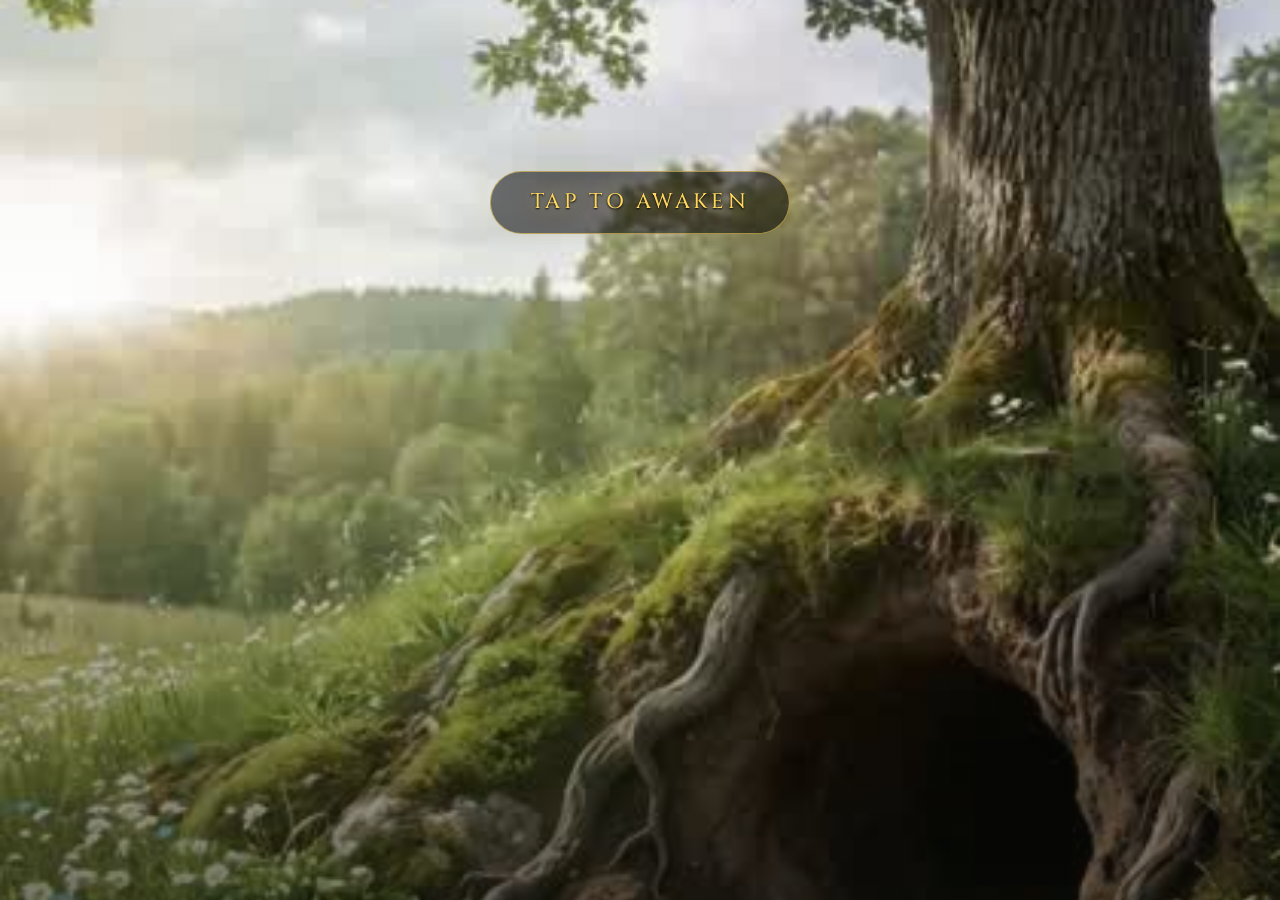
==== index.html @ 3071432a "Add return-from-platform popup for phone opt-in Shows every time the visitor comes back to the tab a" ====
<!doctype html>
<html lang="en">
<head>
<meta charset="utf-8">
<title>Soundtrack to Awakening</title>
<meta name="viewport" content="width=device-width, initial-scale=1, maximum-scale=1, viewport-fit=cover">
<meta name="theme-color" content="#000000">
<link rel="icon" href="data:,">
<style>
  @import url('https://fonts.googleapis.com/css2?family=Cinzel:wght@400;500;600&family=Cormorant:ital,wght@0,300;0,400;0,500;0,600;0,700;1,400;1,500;1,700&family=Jost:wght@400;500;600&family=Space+Mono:wght@400;700&display=swap');

  :root{
    --bg:#f5efe1;
    --surface:#fffdf7;
    --ink:#1e2a1c;
    --ink-soft:#4b5744;
    --moss:#5b6b52;
    --gold:#a8762c;
    --gold-bright:#c79640;
    --gold-glow:#e8b96a;
    --root-brown:#6e4b31;
    --mist:#7d8b76;
    --line:rgba(30,42,28,0.15);
    --shadow:rgba(30,42,28,0.22);
    --scrim-top: rgba(15,20,12,0.05);
    --scrim-bottom: rgba(10,14,8,0.55);
  }
  @media (prefers-color-scheme: dark){
    :root:not([data-theme="light"]){
      --bg:#0e1610;
      --surface:#161f17;
      --ink:#f1ead9;
      --ink-soft:#c8d1be;
      --moss:#83936f;
      --gold:#d9ae5c;
      --gold-bright:#f0c878;
      --gold-glow:#f6d48a;
      --root-brown:#b08256;
      --mist:#8fa089;
      --line:rgba(241,234,217,0.14);
      --shadow:rgba(0,0,0,0.55);
      --scrim-top: rgba(0,0,0,0.05);
      --scrim-bottom: rgba(0,0,0,0.65);
    }
  }
  :root[data-theme="dark"]{
    --bg:#0e1610;
    --surface:#161f17;
    --ink:#f1ead9;
    --ink-soft:#c8d1be;
    --moss:#83936f;
    --gold:#d9ae5c;
    --gold-bright:#f0c878;
    --gold-glow:#f6d48a;
    --root-brown:#b08256;
    --mist:#8fa089;
    --line:rgba(241,234,217,0.14);
    --shadow:rgba(0,0,0,0.55);
    --scrim-top: rgba(0,0,0,0.05);
    --scrim-bottom: rgba(0,0,0,0.65);
  }

  *{box-sizing:border-box;}
  html,body{margin:0;padding:0;}
  html{
    background:#000;
  }
  /* Pinned to the viewport purely via inset:0 on a fixed element -- no
     vh/dvh height math at all, so there's no dependency on how any given
     mobile browser resolves dynamic-toolbar viewport units. This is what
     actually guarantees zero gap top/bottom, vs. also setting an explicit
     height alongside inset:0 (over-constrained: the two can disagree by a
     px or more depending on the browser's dvh rounding, which is exactly
     what shows up as a sliver of background above/below the video). */
  body{
    background:#000;
    color:var(--ink);
    font-family:'Jost', 'Trebuchet MS', sans-serif;
    overflow:hidden;
    position:fixed;
    inset:0;
  }

  /* ---- scenes: true full-screen mobile viewport ---- */
  .scene{
    position:fixed; inset:0;
    display:flex;
    flex-direction:column;
    align-items:center;
    justify-content:flex-end;
    opacity:0;
    visibility:hidden;
    transition:opacity 900ms ease;
    text-align:center;
  }
  .scene.active{ opacity:1; visibility:visible; }

  /* Scene 1: portal */
  #scene-portal{
    cursor:pointer;
    background:#0c1108;
  }
  .layer-img{
    position:absolute; inset:0;
    width:100%; height:100%;
    object-fit:cover;
    object-position:58% 42%;
  }
  /* Layer 0: the fallback still is the base layer, always visible from
     first paint (no JS, no load event needed) -- a cold load on a slow
     connection never shows raw black while the loop buffers. The loop
     video sits above it, invisible until it actually fires 'playing'
     (real decoded frames on screen, not just "play() was called"), then
     fades in over the still. If autoplay is blocked entirely the video
     stays hidden and the still just remains the permanent background. */
  #portalLoopFallback{ z-index:1; }
  #portalLoop{
    z-index:2;
    opacity:0;
    transition:opacity 600ms ease;
  }
  #portalLoop.loop-ready{ opacity:1; }
  /* Layer 1: the real transition — plays once, in full, on tap. A longer,
     gentler crossfade (vs. an instant cut) also helps mask the last sliver
     of any residual pixel misalignment between the loop's and the
     transition's independently-generated content -- a slow dissolve reads
     as intentional, a hard cut makes even a couple of px read as a jump.
     The shift wasn't just horizontal offset: measured directly (rendering
     both videos through this exact object-fit/object-position math on a
     canvas and searching jointly over scale AND position against the
     loop's actual frame) showed transition's content is very slightly
     more "zoomed in" than the loop's -- a real, sharply-defined minimum at
     ~99.5% scale + 54% position, not the flat plateaus position-only
     tuning kept finding. transform-origin defaults to the element's own
     center, which is what this math assumes. */
  #transitionVideo{
    z-index:3;
    opacity:0;
    transition:opacity 750ms ease;
    object-position:54% 42%;
    transform:scale(0.995);
  }
  #scene-portal.bursting #transitionVideo{ opacity:1; }
  #scene-portal.bursting #portalLoop,
  #scene-portal.bursting #portalLoopFallback{ opacity:0; transition:opacity 750ms ease; }

  .portal-scrim{
    position:absolute; inset:0;
    z-index:4;
    background:linear-gradient(to bottom, var(--scrim-top) 0%, transparent 38%, var(--scrim-bottom) 100%);
    pointer-events:none;
  }
  /* Fades to solid black as the transition video finishes (timed to land
     exactly on its last frame), covers the cut to the Threshold scene, then
     fades back out to reveal it. Sits above every layer in both scenes. */
  .blackout{
    position:absolute; inset:0;
    z-index:45;
    background:#000;
    opacity:0;
    pointer-events:none;
    transition:opacity 900ms ease;
  }
  #burstCanvas{
    position:absolute; inset:0;
    width:100%; height:100%;
    pointer-events:none;
    z-index:6;
  }
  .tap-hint{
    position:absolute;
    top:calc(env(safe-area-inset-top, 0px) + 19%);
    left:50%;
    transform:translateX(-50%);
    z-index:5;
    margin:0;
    max-width:90%;
    white-space:nowrap;
    text-align:center;
    padding:0.85em 1.9em;
    border-radius:999px;
    border:1px solid rgba(255,215,94,0.55);
    background:rgba(0,0,0,0.525);
    box-shadow:0 0 26px rgba(255,215,94,0.12);
    font-family:'Cinzel', 'Cormorant', serif;
    font-style:normal;
    font-weight:500;
    font-size:clamp(15px, 4.8vw, 21px);
    line-height:1.2;
    letter-spacing:0.17em;
    text-transform:uppercase;
    color:#ffd75e;
    text-shadow:
      0 1px 2px rgba(0,0,0,1),
      0 0 22px rgba(255,215,94,0.5),
      0 0 40px rgba(255,215,94,0.25);
    animation:hintPulse 2600ms ease-in-out infinite;
    transition:opacity 500ms ease;
  }
  #scene-portal.bursting .tap-hint{ opacity:0; animation:none; }
  @keyframes hintPulse{
    0%,100%{ opacity:0.6; }
    50%{ opacity:1; }
  }

  /* Scene 2: links — flat true black, no gradient, regardless of light/dark
     mode, so the reveal out of the blackout stays in the same register:
     nothing but the buttons themselves. */
  #scene-links{
    justify-content:center;
    padding:34px 26px calc(34px + env(safe-area-inset-bottom, 0px));
    background:#000;
  }
  .links-list{
    width:100%;
    max-width:280px;
    display:flex;
    flex-direction:column;
    gap:12px;
  }
  .platform-row{
    display:flex;
    align-items:center;
    gap:14px;
    padding:15px 20px;
    border-radius:999px;
    border:1px solid rgba(241,234,217,0.14);
    background:rgba(241,234,217,0.04);
    backdrop-filter:blur(6px);
    text-decoration:none;
    color:#f1ead9;
    transition:border-color 220ms ease, background 220ms ease, transform 220ms ease, box-shadow 220ms ease;
  }
  .platform-row:hover, .platform-row:focus-visible{
    border-color:rgba(232,185,106,0.55);
    background:rgba(232,185,106,0.08);
    transform:translateY(-1px);
    box-shadow:0 8px 24px -12px rgba(232,185,106,0.35);
    outline:none;
  }
  .platform-row .picon{
    flex:none;
    width:19px; height:19px;
    color:#e8b96a;
    opacity:0.92;
  }
  .platform-row .picon svg{ width:100%; height:100%; display:block; }
  .platform-row .pname{
    font-family:'Jost', sans-serif;
    font-size:13.5px;
    font-weight:500;
    letter-spacing:0.02em;
  }
  @media (prefers-reduced-motion: reduce){
    .tap-hint{ animation:none !important; }
  }

  .caption{
    font-family:'Space Mono', monospace;
    font-size:10.5px;
    color:var(--mist);
    letter-spacing:0.04em;
    max-width:340px;
    text-align:center;
    line-height:1.6;
  }
  .caption b{ color:var(--ink-soft); font-weight:700; }

  /* ---- return-from-platform popup ---- */
  #returnPopup{
    position:fixed; inset:0;
    z-index:200;
    display:flex;
    align-items:center;
    justify-content:center;
    padding:24px;
    background:rgba(6,9,5,0.72);
    backdrop-filter:blur(6px);
    opacity:0;
    visibility:hidden;
    transition:opacity 320ms ease, visibility 0s linear 320ms;
  }
  #returnPopup.active{
    opacity:1;
    visibility:visible;
    transition:opacity 320ms ease, visibility 0s linear 0s;
  }
  .popup-card{
    position:relative;
    width:100%;
    max-width:340px;
    background:#12160f;
    border:1px solid rgba(232,185,106,0.4);
    border-radius:22px;
    padding:34px 26px 26px;
    text-align:center;
    box-shadow:0 20px 60px -20px rgba(0,0,0,0.8), 0 0 40px rgba(232,185,106,0.1);
    transform:translateY(10px) scale(0.98);
    transition:transform 320ms ease;
  }
  #returnPopup.active .popup-card{ transform:translateY(0) scale(1); }
  .popup-close{
    position:absolute;
    top:14px; right:14px;
    width:30px; height:30px;
    display:flex;
    align-items:center;
    justify-content:center;
    border:none;
    border-radius:50%;
    background:rgba(241,234,217,0.06);
    color:#c8d1be;
    font-size:16px;
    line-height:1;
    cursor:pointer;
  }
  .popup-close:hover{ background:rgba(241,234,217,0.12); color:#f1ead9; }
  .popup-headline{
    margin:0 0 14px;
    font-family:'Cinzel', serif;
    font-weight:600;
    font-size:clamp(19px, 5.6vw, 23px);
    letter-spacing:0.06em;
    color:#f0c878;
    text-shadow:0 0 22px rgba(232,185,106,0.25);
  }
  .popup-body{
    margin:0 0 22px;
    font-family:'Cormorant', serif;
    font-weight:500;
    font-size:16.5px;
    line-height:1.55;
    color:#c8d1be;
  }
  .popup-input{
    width:100%;
    padding:14px 18px;
    margin-bottom:14px;
    border-radius:999px;
    border:1px solid rgba(241,234,217,0.2);
    background:rgba(241,234,217,0.05);
    color:#f1ead9;
    font-family:'Jost', sans-serif;
    font-size:15px;
    text-align:center;
    outline:none;
    transition:border-color 200ms ease, background 200ms ease;
  }
  .popup-input::placeholder{ color:rgba(200,209,190,0.55); }
  .popup-input:focus{ border-color:rgba(232,185,106,0.65); background:rgba(232,185,106,0.06); }
  .popup-input.invalid{ border-color:#c96b5e; }
  .popup-submit{
    width:100%;
    padding:15px 18px;
    border:none;
    border-radius:999px;
    background:linear-gradient(180deg, #f0c878, #c79640);
    color:#191307;
    font-family:'Cinzel', serif;
    font-weight:600;
    font-size:14px;
    letter-spacing:0.08em;
    text-transform:uppercase;
    cursor:pointer;
    box-shadow:0 10px 26px -10px rgba(232,185,106,0.55);
    transition:transform 160ms ease, box-shadow 160ms ease;
  }
  .popup-submit:hover{ transform:translateY(-1px); box-shadow:0 14px 30px -10px rgba(232,185,106,0.65); }
  .popup-submit:active{ transform:translateY(0); }
  .popup-micro{
    margin:14px 0 0;
    font-family:'Space Mono', monospace;
    font-size:10px;
    letter-spacing:0.03em;
    line-height:1.5;
    color:#7d8b76;
  }
  .popup-thanks{
    display:none;
    font-family:'Cormorant', serif;
    font-size:17px;
    line-height:1.6;
    color:#f1ead9;
  }
  #returnPopup.submitted .popup-form,
  #returnPopup.submitted .popup-headline{ display:none; }
  #returnPopup.submitted .popup-thanks{ display:block; }
</style>
</head>
<body>

<div class="scene active" id="scene-portal">
  <video id="portalLoop" class="layer-img" autoplay muted loop playsinline preload="auto" poster="assets/fallback.jpg">
    <source src="assets/portal-loop.mp4" type="video/mp4">
  </video>
  <img id="portalLoopFallback" class="layer-img" src="assets/fallback.jpg" alt="">

  <video id="transitionVideo" class="layer-img" playsinline preload="auto" poster="assets/transition-poster.jpg">
    <source src="assets/transition.mp4" type="video/mp4">
  </video>

  <div class="portal-scrim"></div>
  <canvas id="burstCanvas"></canvas>
  <div class="tap-hint">Tap to Awaken</div>
</div>

<div class="scene" id="scene-links">
  <div class="links-list">
    <a class="platform-row" href="https://open.spotify.com/playlist/3q60u3CUDy7qtsqOvNfjYo?si=x3AwCP9JSoKMZWHvoryJsA" target="_blank" rel="noopener" data-platform="spotify">
      <span class="picon"><svg viewBox="0 0 24 24" fill="none"><circle cx="12" cy="12" r="9.25" stroke="currentColor" stroke-width="1.4"/><path d="M7 10.2c3.2-.8 6.8-.5 9.6 1.1" stroke="currentColor" stroke-width="1.4" stroke-linecap="round"/><path d="M7.6 13.1c2.7-.6 5.6-.4 8 .9" stroke="currentColor" stroke-width="1.4" stroke-linecap="round"/><path d="M8.2 16c2.1-.4 4.3-.3 6.1.7" stroke="currentColor" stroke-width="1.4" stroke-linecap="round"/></svg></span>
      <span class="pname">Spotify</span>
    </a>
    <a class="platform-row" href="https://www.youtube.com/watch?v=K75kcNHNbXE&list=PLVVg7GRZjR65xY-_L7FhlNr16GWGPoWlp" target="_blank" rel="noopener" data-platform="youtube">
      <span class="picon"><svg viewBox="0 0 24 24" fill="none"><rect x="2.75" y="6" width="18.5" height="12" rx="4" stroke="currentColor" stroke-width="1.4"/><path d="M10.3 9.6v4.8l4.4-2.4-4.4-2.4Z" fill="currentColor"/></svg></span>
      <span class="pname">YouTube</span>
    </a>
  </div>
</div>

<div class="blackout" id="blackout"></div>

<div id="returnPopup" role="dialog" aria-modal="true" aria-labelledby="popupHeadline">
  <div class="popup-card">
    <button type="button" class="popup-close" id="popupClose" aria-label="Close">&times;</button>
    <h2 class="popup-headline" id="popupHeadline">You Found The Soundtrack.</h2>
    <form class="popup-form" id="popupForm">
      <p class="popup-body">The music was just the first step. Leave your number to receive weekly inspiring messages for your mental health, downloads from beyond the veil, and invites to global synchronized meditations.</p>
      <input class="popup-input" id="popupPhone" name="phone" type="tel" inputmode="tel" autocomplete="tel" placeholder="Enter phone number" required>
      <button type="submit" class="popup-submit">Join The Movement 🐇 →</button>
      <p class="popup-micro">(Direct transmission. No spam. Text STOP anytime.)</p>
    </form>
    <p class="popup-thanks">You're in. Watch your messages &mdash; the next transmission is coming.</p>
  </div>
</div>

<script>
(function(){
  var portal = document.getElementById('scene-portal');
  var links = document.getElementById('scene-links');
  var canvas = document.getElementById('burstCanvas');
  var ctx = canvas.getContext('2d');
  var reduced = window.matchMedia('(prefers-reduced-motion: reduce)').matches;

  var portalLoop = document.getElementById('portalLoop');
  var transitionVideo = document.getElementById('transitionVideo');

  // The fallback still (see its CSS comment) is the permanent base layer
  // and needs no JS at all. The loop video only ever needs to reveal
  // itself once it's actually rendering frames -- 'playing' is the event
  // for that, not 'canplay'/'loadeddata', which can fire before a frame
  // has really been decoded and painted on some mobile browsers. If
  // autoplay is blocked outright (iOS Low Power Mode, data saver, etc.)
  // or the source errors, the video just never gets 'loop-ready' and the
  // still quietly remains the permanent background for this load.
  if (portalLoop) {
    portalLoop.addEventListener('playing', function(){
      portalLoop.classList.add('loop-ready');
    });
    var loopAttempt = portalLoop.play();
    if (loopAttempt && loopAttempt.catch) loopAttempt.catch(function(){});
  }

  function sizeCanvas(){
    var rect = portal.getBoundingClientRect();
    canvas.width = rect.width * devicePixelRatio;
    canvas.height = rect.height * devicePixelRatio;
    ctx.setTransform(devicePixelRatio,0,0,devicePixelRatio,0,0);
  }
  window.addEventListener('resize', sizeCanvas);

  // Small spark burst right at the tap point — a touch acknowledgment only.
  // The actual transition is transitionVideo playing through once, full
  // length, with its own embedded audio. (Audio was briefly split into a
  // separate element/file so a longer replacement track could outlast the
  // video, but that introduced its own failure mode: the two elements'
  // play() calls aren't perfectly synchronized, so on some devices/loads
  // they'd drift and the audio could end up finishing early relative to
  // the video. Merged back into one file/element for a single reliable
  // playback clock; revisit decoupling only alongside real synchronization
  // handling if a longer audio track is needed later.)
  var ripples = [];
  var rippleRaf = null;
  function spawnRipple(originX, originY){
    if (reduced) return;
    var colors = ['#f0c878','#e8b96a','#f6d48a','#fff3d9'];
    var count = 15;
    for (var i = 0; i < count; i++) {
      var angle = (i / count) * Math.PI * 2 + Math.random() * 0.35;
      var speed = 0.7 + Math.random() * 1.3;
      ripples.push({
        x: originX, y: originY,
        vx: Math.cos(angle) * speed,
        vy: Math.sin(angle) * speed,
        born: performance.now(),
        size: 1 + Math.random() * 1.6,
        color: colors[i % colors.length]
      });
    }
    if (rippleRaf) return;
    var rect = portal.getBoundingClientRect();
    var LIFE = 900;
    function tick(){
      var now = performance.now();
      ctx.clearRect(0, 0, rect.width, rect.height);
      var alive = false;
      for (var i = ripples.length - 1; i >= 0; i--) {
        var p = ripples[i];
        var age = now - p.born;
        if (age > LIFE) { ripples.splice(i, 1); continue; }
        alive = true;
        p.x += p.vx;
        p.y += p.vy;
        p.vx *= 0.96;
        p.vy *= 0.96;
        var t = age / LIFE;
        ctx.globalAlpha = t < 0.55 ? 1 : 1 - (t - 0.55) / 0.45;
        ctx.fillStyle = p.color;
        ctx.beginPath();
        ctx.arc(p.x, p.y, p.size * (1 - t * 0.3), 0, Math.PI * 2);
        ctx.fill();
      }
      ctx.globalAlpha = 1;
      rippleRaf = alive ? requestAnimationFrame(tick) : null;
    }
    rippleRaf = requestAnimationFrame(tick);
  }

  function goToLinks(){
    portal.classList.remove('active');
    links.classList.add('active');
  }

  // Known length of the transition clip (~7.07s) — used only as a failsafe
  // if 'ended' never fires (autoplay-with-sound blocked, decode error,
  // etc.), so a tap can never leave the visitor stuck on a frozen frame.
  var FALLBACK_DURATION_S = 7.1;
  var END_BUFFER_MS = 400; // fallback's grace period past the expected end
  var entering = false;
  var endHandled = false;
  var fallbackTimer = null;
  var fadeStartTimer = null;
  var blackout = document.getElementById('blackout');

  // Fade to black timed to land on the transition's last frame (started
  // pre-emptively, based on the clip's own reported duration — this is
  // cosmetic and independent of whichever event actually ends the phase
  // below), hold a beat, swap scenes underneath the black so the cut is
  // hidden, then fade back out to reveal the Threshold.
  var FADE_TO_BLACK_MS = 900;
  var HOLD_BLACK_MS = 250;
  var FADE_FROM_BLACK_MS = 700;

  function beginBlackout(){
    blackout.style.transitionDuration = FADE_TO_BLACK_MS + 'ms';
    blackout.style.opacity = '1';
  }

  // Mobile browsers commonly collapse their address-bar chrome on the very
  // gesture that starts the transition, which resizes the visual viewport
  // mid-crossfade -- portal is position:fixed + inset:0, so it (and every
  // layer inside it, all width:100%/height:100% of it) would reflow to the
  // new size while the loop's frozen frame and the transition video's first
  // frame are being compared, showing up as exactly the kind of shift a tap
  // triggers. Freezing portal to its current pixel size for the duration of
  // the transition (overriding inset:0 with an explicit top/left/width/
  // height snapshot) makes it immune to that reflow regardless of cause.
  // Released once we're safely on the links scene.
  function lockStageSize(){
    var vw = window.innerWidth, vh = window.innerHeight;
    portal.style.top = '0px';
    portal.style.left = '0px';
    portal.style.right = 'auto';
    portal.style.bottom = 'auto';
    portal.style.width = vw + 'px';
    portal.style.height = vh + 'px';
  }
  function unlockStageSize(){
    portal.style.top = '';
    portal.style.left = '';
    portal.style.right = '';
    portal.style.bottom = '';
    portal.style.width = '';
    portal.style.height = '';
  }

  // The single real end-of-transition trigger, reached via the video's own
  // 'ended' event (expected path) or the fallback timer (safety net only).
  // Guarded so whichever fires first wins and the other is a no-op.
  function completeTransition(){
    if (endHandled) return;
    endHandled = true;
    if (fallbackTimer) { clearTimeout(fallbackTimer); fallbackTimer = null; }
    if (fadeStartTimer) { clearTimeout(fadeStartTimer); fadeStartTimer = null; }
    // Snap to fully black in case the pre-emptive fade above hasn't
    // finished yet (e.g. the fallback fired because 'ended' never did).
    blackout.style.transitionDuration = '0ms';
    blackout.style.opacity = '1';
    setTimeout(function(){
      goToLinks();
      unlockStageSize();
      setTimeout(function(){
        blackout.style.transitionDuration = FADE_FROM_BLACK_MS + 'ms';
        blackout.style.opacity = '0';
      }, HOLD_BLACK_MS);
    }, 20);
  }

  portal.addEventListener('click', function(e){
    if (entering) return;
    entering = true;

    // First thing, before anything else can run: freeze the stage's pixel
    // size against mid-transition browser-chrome reflow (see
    // lockStageSize's comment above).
    lockStageSize();

    // Synchronous, in-tap .play() call — required for mobile autoplay-
    // with-sound policies. Fires before anything else in this handler,
    // independent of the loop-freeze logic below.
    if (transitionVideo) {
      try { transitionVideo.currentTime = 0; } catch (err) {}
      var p = transitionVideo.play();
      if (p && p.catch) p.catch(function(){});
    }

    // Everything that actually reveals the transition — deferred until the
    // loop is confirmed frozen on its own opening frame (see below).
    function reveal(){
      portal.classList.add('bursting');

      sizeCanvas();
      var rect = portal.getBoundingClientRect();
      var ox = (typeof e.clientX === 'number') ? e.clientX - rect.left : rect.width * 0.5;
      var oy = (typeof e.clientY === 'number') ? e.clientY - rect.top : rect.height * 0.5;
      spawnRipple(ox, oy);

      var durationS = (transitionVideo && transitionVideo.duration && isFinite(transitionVideo.duration))
        ? transitionVideo.duration
        : FALLBACK_DURATION_S;
      var durationMs = Math.round(durationS * 1000);

      if (!reduced) {
        var fadeLeadMs = Math.min(FADE_TO_BLACK_MS, durationMs);
        fadeStartTimer = setTimeout(beginBlackout, Math.max(0, durationMs - fadeLeadMs));
      }
      fallbackTimer = setTimeout(completeTransition, durationMs + END_BUFFER_MS);
    }

    // Freeze the loop on ITS OWN opening frame — not wherever the tap
    // happened to land mid-cycle — so the crossfade always hands off from a
    // frame that actually matches transitionVideo's start. Setting
    // currentTime on a playing video is an ASYNC seek: JS state
    // (currentTime/paused) updates immediately, but the browser hasn't
    // necessarily finished decoding/painting that frame yet — especially on
    // mobile. Pausing first avoids any visible jump from the seek itself;
    // 'seeked' confirms the corrected frame is actually ready to paint
    // before reveal() starts the crossfade. Short timeout fallback in case
    // 'seeked' never fires.
    if (portalLoop) {
      portalLoop.pause();
      var revealed = false;
      var doReveal = function(){
        if (revealed) return;
        revealed = true;
        portalLoop.removeEventListener('seeked', doReveal);
        reveal();
      };
      portalLoop.addEventListener('seeked', doReveal);
      setTimeout(doReveal, 80);
      try { portalLoop.currentTime = 0; } catch (err) { doReveal(); }
    } else {
      reveal();
    }
  });

  if (transitionVideo) {
    transitionVideo.addEventListener('ended', function(){
      if (!entering) return;
      completeTransition();
    });
  }

  // ---- return-from-platform popup ----
  // A visitor who taps Spotify/YouTube leaves this tab (or backgrounds the
  // app, on mobile deep links) and comes back once they're done. We arm a
  // flag on the outbound tap, then catch the return via visibilitychange
  // (the reliable signal for "tab is back on screen") with a focus listener
  // as a fallback for browsers/in-app webviews that don't fire it. Fires
  // fresh on every return trip — dismissing it doesn't suppress the next one.
  //
  // TODO: paste the real GoHighLevel inbound webhook URL here once created.
  var GHL_WEBHOOK_URL = '';

  var returnPopup = document.getElementById('returnPopup');
  var popupForm = document.getElementById('popupForm');
  var popupPhone = document.getElementById('popupPhone');
  var popupClose = document.getElementById('popupClose');
  var platformClicked = false;

  var platformRows = document.querySelectorAll('.platform-row');
  for (var i = 0; i < platformRows.length; i++) {
    platformRows[i].addEventListener('click', function(){
      platformClicked = true;
    });
  }

  function openPopup(){
    if (!platformClicked) return;
    platformClicked = false;
    returnPopup.classList.remove('submitted');
    popupForm.reset();
    popupPhone.classList.remove('invalid');
    returnPopup.classList.add('active');
  }
  function closePopup(){
    returnPopup.classList.remove('active');
  }

  document.addEventListener('visibilitychange', function(){
    if (document.visibilityState === 'visible') openPopup();
  });
  window.addEventListener('focus', openPopup);

  popupClose.addEventListener('click', closePopup);
  returnPopup.addEventListener('click', function(e){
    if (e.target === returnPopup) closePopup();
  });
  document.addEventListener('keydown', function(e){
    if (e.key === 'Escape' && returnPopup.classList.contains('active')) closePopup();
  });

  popupForm.addEventListener('submit', function(e){
    e.preventDefault();
    var phone = popupPhone.value.trim();
    var digits = phone.replace(/\D/g, '');
    if (digits.length < 7) {
      popupPhone.classList.add('invalid');
      popupPhone.focus();
      return;
    }
    popupPhone.classList.remove('invalid');

    if (GHL_WEBHOOK_URL) {
      fetch(GHL_WEBHOOK_URL, {
        method: 'POST',
        headers: { 'Content-Type': 'application/json' },
        body: JSON.stringify({ phone: phone, source: 'soundtrack-to-awakening-return-popup' })
      }).catch(function(){});
    }

    returnPopup.classList.add('submitted');
    setTimeout(closePopup, 2600);
  });

  sizeCanvas();
})();
</script>
</body>
</html>
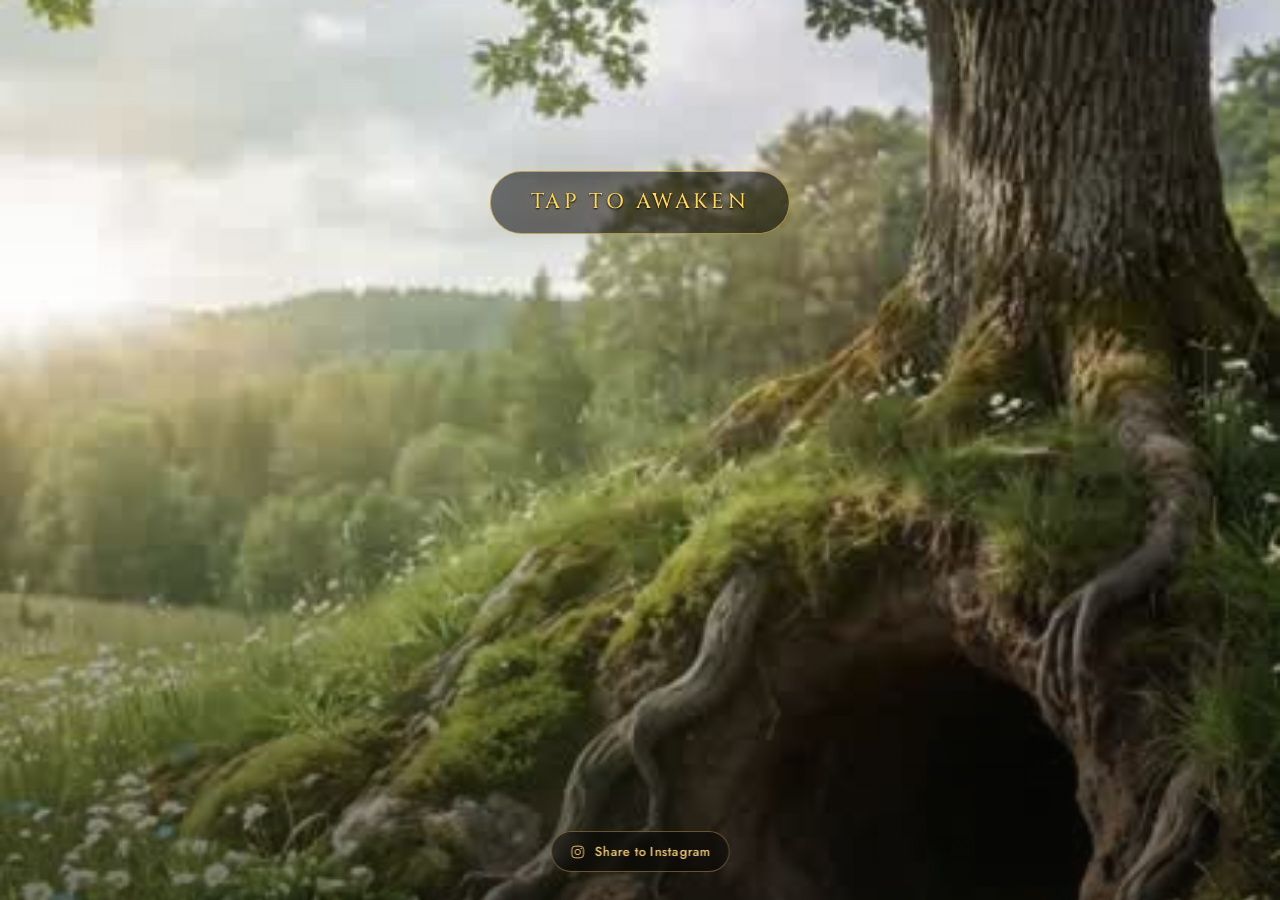
==== commit 460e31cb: "Add Share to Instagram button to the bottom of the landing screen Small gold pill pinned to the bott" ====
--- a/index.html
+++ b/index.html
@@ -198,6 +198,39 @@
     transition:opacity 500ms ease;
   }
   #scene-portal.bursting .tap-hint{ opacity:0; animation:none; }
+  /* Landing share button. Sits above the burst canvas but below the
+     blackout, and fades out with the tap hint once the transition starts. */
+  .landing-share{
+    position:absolute;
+    left:50%;
+    bottom:calc(env(safe-area-inset-bottom, 0px) + 28px);
+    transform:translateX(-50%);
+    z-index:7;
+    display:flex;
+    align-items:center;
+    gap:9px;
+    padding:10px 18px;
+    white-space:nowrap;
+    border-radius:999px;
+    border:1px solid rgba(232,185,106,0.4);
+    background:rgba(0,0,0,0.45);
+    backdrop-filter:blur(6px);
+    color:#f0c878;
+    font-family:'Jost', sans-serif;
+    font-size:13px;
+    font-weight:500;
+    letter-spacing:0.02em;
+    cursor:pointer;
+    -webkit-tap-highlight-color:transparent;
+    transition:opacity 500ms ease, border-color 200ms ease, background 200ms ease;
+  }
+  .landing-share:hover, .landing-share:focus-visible{
+    border-color:rgba(232,185,106,0.7);
+    background:rgba(0,0,0,0.6);
+    outline:none;
+  }
+  .landing-share svg{ width:16px; height:16px; flex:none; }
+  #scene-portal.bursting .landing-share{ opacity:0; pointer-events:none; }
   @keyframes hintPulse{
     0%,100%{ opacity:0.6; }
     50%{ opacity:1; }
@@ -251,6 +284,28 @@
     font-weight:500;
     letter-spacing:0.02em;
   }
+  .share-toast{
+    position:fixed;
+    left:50%;
+    bottom:calc(28px + env(safe-area-inset-bottom, 0px));
+    transform:translate(-50%, 12px);
+    z-index:250;
+    width:max-content;
+    max-width:calc(100% - 32px);
+    padding:11px 18px;
+    border-radius:14px;
+    border:1px solid rgba(232,185,106,0.4);
+    background:rgba(10,14,8,0.92);
+    color:#f1ead9;
+    font-family:'Jost', sans-serif;
+    font-size:13px;
+    line-height:1.45;
+    text-align:center;
+    opacity:0;
+    pointer-events:none;
+    transition:opacity 260ms ease, transform 260ms ease;
+  }
+  .share-toast.show{ opacity:1; transform:translate(-50%, 0); }
   @media (prefers-reduced-motion: reduce){
     .tap-hint{ animation:none !important; }
   }
@@ -385,6 +440,32 @@
   #returnPopup.submitted .popup-form,
   #returnPopup.submitted .popup-headline{ display:none; }
   #returnPopup.submitted .popup-thanks{ display:block; }
+  .popup-share{
+    width:100%;
+    margin-top:18px;
+    padding:13px 18px;
+    display:flex;
+    align-items:center;
+    justify-content:center;
+    gap:10px;
+    border-radius:999px;
+    border:1px solid rgba(232,185,106,0.4);
+    background:transparent;
+    color:#f0c878;
+    font-family:'Jost', sans-serif;
+    font-size:13.5px;
+    font-weight:500;
+    letter-spacing:0.02em;
+    cursor:pointer;
+    -webkit-tap-highlight-color:transparent;
+    transition:border-color 200ms ease, background 200ms ease;
+  }
+  .popup-share:hover, .popup-share:focus-visible{
+    border-color:rgba(232,185,106,0.7);
+    background:rgba(232,185,106,0.08);
+    outline:none;
+  }
+  .popup-share svg{ width:17px; height:17px; flex:none; }
 </style>
 </head>
 <body>
@@ -402,6 +483,10 @@
   <div class="portal-scrim"></div>
   <canvas id="burstCanvas"></canvas>
   <div class="tap-hint">Tap to Awaken</div>
+  <button type="button" class="landing-share js-share-ig">
+    <svg viewBox="0 0 24 24" fill="none" aria-hidden="true"><rect x="3.25" y="3.25" width="17.5" height="17.5" rx="5" stroke="currentColor" stroke-width="1.4"/><circle cx="12" cy="12" r="4" stroke="currentColor" stroke-width="1.4"/><circle cx="17.2" cy="6.8" r="1" fill="currentColor"/></svg>
+    Share to Instagram
+  </button>
 </div>
 
 <div class="scene" id="scene-links">
@@ -418,6 +503,7 @@
 </div>
 
 <div class="blackout" id="blackout"></div>
+<div class="share-toast" id="shareToast" role="status" aria-live="polite"></div>
 
 <div id="returnPopup" role="dialog" aria-modal="true" aria-labelledby="popupHeadline">
   <div class="popup-card">
@@ -430,6 +516,10 @@
       <p class="popup-micro">(Direct transmission. No spam. Text STOP anytime.)</p>
     </form>
     <p class="popup-thanks">You're in. Watch your messages &mdash; the next transmission is coming.</p>
+    <button type="button" class="popup-share js-share-ig">
+      <svg viewBox="0 0 24 24" fill="none" aria-hidden="true"><rect x="3.25" y="3.25" width="17.5" height="17.5" rx="5" stroke="currentColor" stroke-width="1.4"/><circle cx="12" cy="12" r="4" stroke="currentColor" stroke-width="1.4"/><circle cx="17.2" cy="6.8" r="1" fill="currentColor"/></svg>
+      Share the Portal on Instagram
+    </button>
   </div>
 </div>
 
@@ -688,8 +778,10 @@
   // as a fallback for browsers/in-app webviews that don't fire it. Fires
   // fresh on every return trip — dismissing it doesn't suppress the next one.
   //
-  // TODO: paste the real GoHighLevel inbound webhook URL here once created.
-  var GHL_WEBHOOK_URL = '';
+  // Stores to the LightStorm admin (lightstorm.co/admin -> "Soundtrack
+  // Leads") only, for now — deliberately no GHL workflow yet. Backend is
+  // hosted on Render, confirmed via the live service's Settings page.
+  var LIGHTSTORM_API_BASE = 'https://lightstorm-backend.onrender.com';
 
   var returnPopup = document.getElementById('returnPopup');
   var popupForm = document.getElementById('popupForm');
@@ -740,17 +832,111 @@
     }
     popupPhone.classList.remove('invalid');
 
-    if (GHL_WEBHOOK_URL) {
-      fetch(GHL_WEBHOOK_URL, {
-        method: 'POST',
-        headers: { 'Content-Type': 'application/json' },
-        body: JSON.stringify({ phone: phone, source: 'soundtrack-to-awakening-return-popup' })
-      }).catch(function(){});
+    fetch(LIGHTSTORM_API_BASE + '/api/soundtrack-lead', {
+      method: 'POST',
+      headers: { 'Content-Type': 'application/json' },
+      body: JSON.stringify({ phone: phone })
+    }).catch(function(){});
+
+    // Stays open (no auto-close) so the share button below the thanks
+    // message is still there to tap.
+    returnPopup.classList.add('submitted');
+  });
+
+  // ---- share to Instagram ----
+  // Offered twice: at the bottom of the landing screen, and again in the
+  // return popup once the visitor has actually listened. Instagram has no web share URL
+  // (no equivalent of Facebook's sharer.php), so the only no-approval
+  // route is the Web Share API: on phones it opens the OS share sheet with
+  // a file attached, and Instagram (Stories/Reels/Feed/DMs) is a target.
+  // We share the portal loop itself (vertical 9:16, silent, so it drops
+  // straight into a Story and people can add their own music), falling
+  // back to the still where video file sharing isn't supported. Files are
+  // fetched up front because Safari only allows navigator.share() inside
+  // the tap itself -- awaiting a fetch first would burn the user
+  // activation and the share would be rejected. Desktop browsers can't
+  // hand files to Instagram at all, so there we save the video and copy
+  // the link instead.
+  var SHARE_VIDEO = { src: 'assets/portal-loop.mp4', name: 'soundtrack-to-awakening.mp4', type: 'video/mp4' };
+  var SHARE_IMAGE = { src: 'assets/fallback.jpg', name: 'soundtrack-to-awakening.jpg', type: 'image/jpeg' };
+  var shareButtons = document.querySelectorAll('.js-share-ig');
+  var shareToast = document.getElementById('shareToast');
+  var shareFiles = {};
+  var toastTimer = null;
+
+  function shareUrl(){
+    return location.href.split('#')[0];
+  }
+
+  function showToast(msg){
+    shareToast.textContent = msg;
+    shareToast.classList.add('show');
+    if (toastTimer) clearTimeout(toastTimer);
+    toastTimer = setTimeout(function(){
+      shareToast.classList.remove('show');
+    }, 4200);
+  }
+
+  function prefetchShareFile(asset){
+    if (!window.fetch || typeof File !== 'function') return;
+    fetch(asset.src)
+      .then(function(res){ return res.ok ? res.blob() : null; })
+      .then(function(blob){
+        if (blob) shareFiles[asset.src] = new File([blob], asset.name, { type: asset.type });
+      })
+      .catch(function(){});
+  }
+  prefetchShareFile(SHARE_VIDEO);
+  prefetchShareFile(SHARE_IMAGE);
+
+  function shareableData(asset){
+    var file = shareFiles[asset.src];
+    if (!file || !navigator.canShare) return null;
+    var data = { files: [file], title: 'Soundtrack to Awakening' };
+    return navigator.canShare(data) ? data : null;
+  }
+
+  function copyLink(){
+    if (navigator.clipboard && navigator.clipboard.writeText) {
+      return navigator.clipboard.writeText(shareUrl()).then(
+        function(){ return true; },
+        function(){ return false; }
+      );
     }
-
-    returnPopup.classList.add('submitted');
-    setTimeout(closePopup, 2600);
-  });
+    return Promise.resolve(false);
+  }
+
+  function saveFileFallback(){
+    var a = document.createElement('a');
+    a.href = SHARE_VIDEO.src;
+    a.download = SHARE_VIDEO.name;
+    document.body.appendChild(a);
+    a.click();
+    document.body.removeChild(a);
+    copyLink().then(function(copied){
+      showToast(copied
+        ? 'Video saved & link copied \u2014 post it from Instagram on your phone.'
+        : 'Video saved \u2014 post it from Instagram on your phone.');
+    });
+  }
+
+  function onShareClick(e){
+    // The landing button sits inside the portal scene, whose own click
+    // handler starts the transition -- keep the share tap from reaching it.
+    e.stopPropagation();
+    var data = shareableData(SHARE_VIDEO) || shareableData(SHARE_IMAGE);
+    if (data) {
+      navigator.share(data).catch(function(err){
+        // AbortError = the visitor closed the share sheet; nothing to do.
+        if (err && err.name !== 'AbortError') saveFileFallback();
+      });
+    } else {
+      saveFileFallback();
+    }
+  }
+  for (var j = 0; j < shareButtons.length; j++) {
+    shareButtons[j].addEventListener('click', onShareClick);
+  }
 
   sizeCanvas();
 })();
